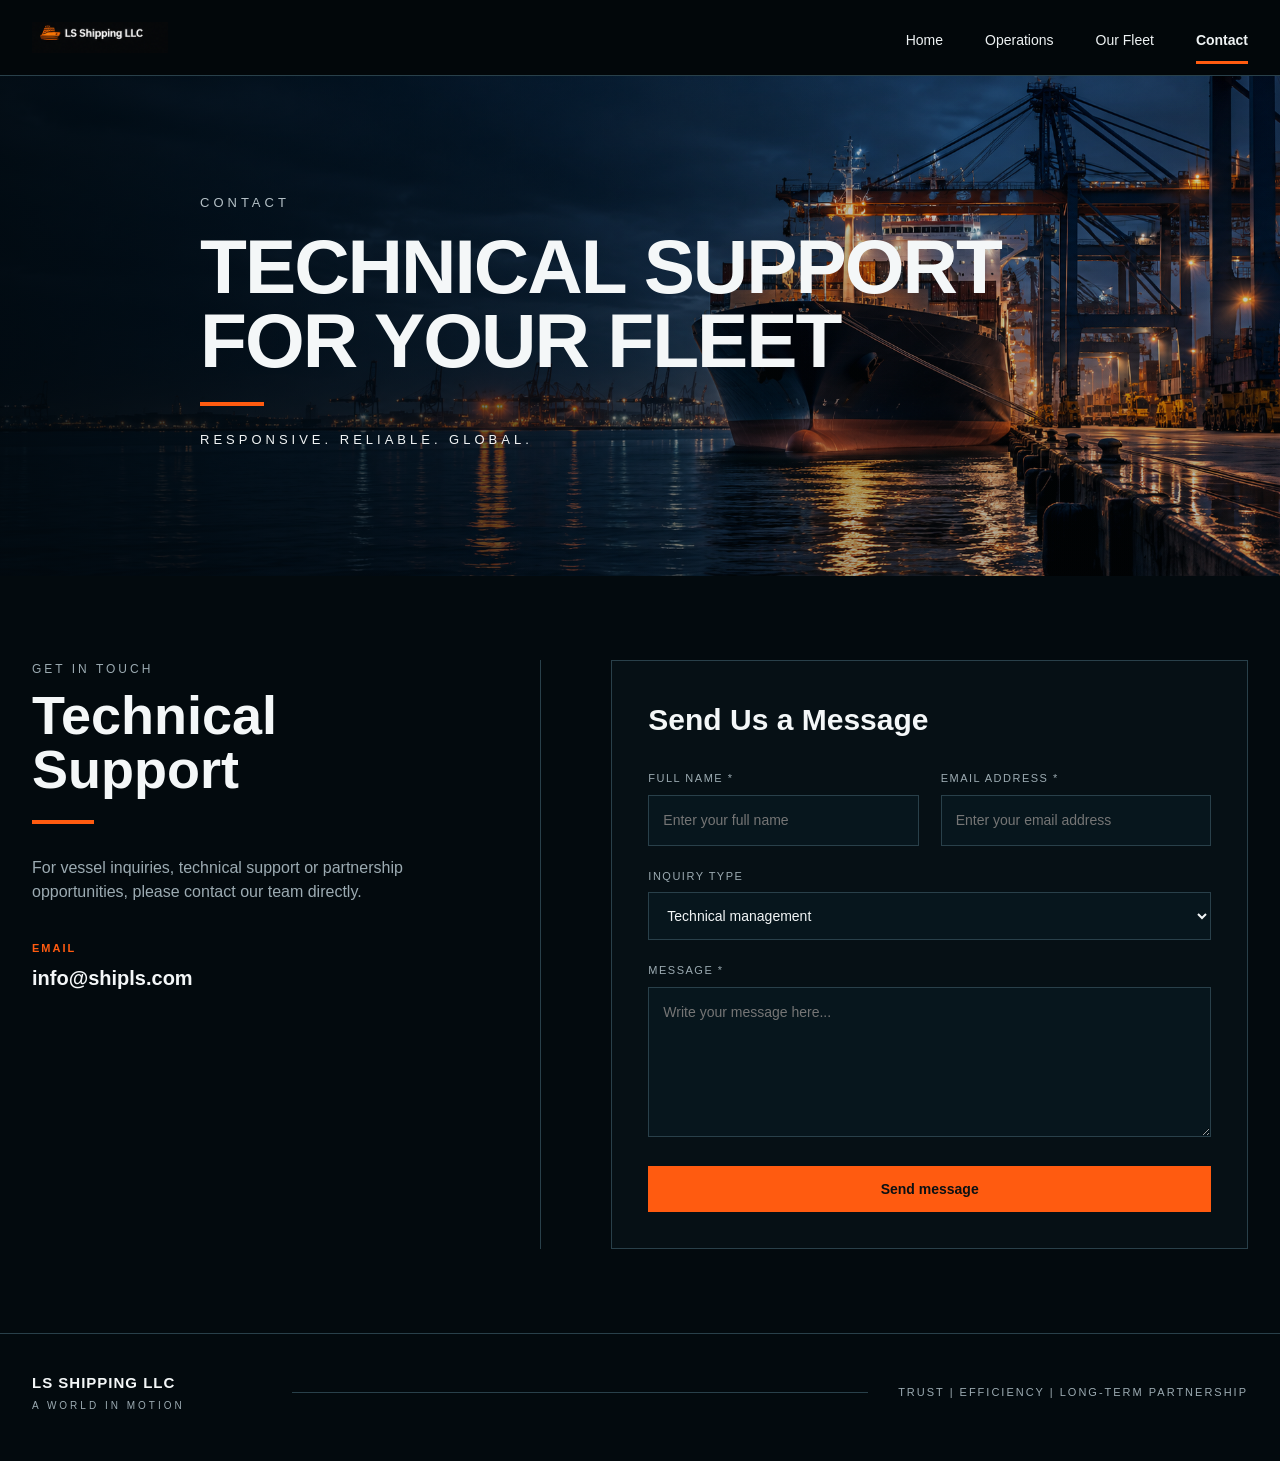
==== ls_shipping_final/contact.html @ 08805cbf "Add files via upload" ====
<!doctype html><html lang="en"><head><meta charset="utf-8"><meta name="viewport" content="width=device-width,initial-scale=1"><title>Contact | LS Shipping LLC</title><link rel="icon" href="images/ls-shipping-logo.png"><link rel="stylesheet" href="css/style.css"></head>
<body><header class="site-header"><div class="container header-inner"><a class="brand" href="index.html"><img src="images/ls-shipping-logo.png" alt="LS Shipping LLC"></a><nav class="nav"><a href="index.html">Home</a><a href="operations.html">Operations</a><a href="fleet.html">Our Fleet</a><a class="active" href="contact.html">Contact</a></nav></div></header>
<main><section class="hero contact"><div class="container hero-content"><div class="eyebrow">Contact</div><h1>Technical Support<br>for Your Fleet</h1><span class="accent"></span><div class="strap">Responsive. Reliable. Global.</div></div></section>
<section class="section"><div class="container"><div class="contact-grid"><div class="contact-info"><div class="kicker">Get in Touch</div><h2>Technical<br>Support</h2><span class="accent" style="display:block;width:62px;height:4px;background:var(--orange);margin:20px 0 32px"></span><p>For vessel inquiries, technical support or partnership opportunities, please contact our team directly.</p><div class="contact-item"><div class="label">Email</div><div class="value"><a href="mailto:info@shipls.com">info@shipls.com</a></div></div></div>
<div class="form"><h2>Send Us a Message</h2><form class="contact-form"><div class="form-grid"><div class="field"><label>Full name *</label><input name="name" required placeholder="Enter your full name"></div><div class="field"><label>Email address *</label><input name="email" type="email" required placeholder="Enter your email address"></div><div class="field full"><label>Inquiry type</label><select name="type"><option>Technical management</option><option>Operational support</option><option>Compliance</option><option>Other enquiry</option></select></div><div class="field full"><label>Message *</label><textarea name="message" required placeholder="Write your message here..."></textarea></div><div class="field full"><button type="submit">Send message</button></div></div></form></div></div></div></section></main>
<footer class="footer"><div class="container footer-inner"><div class="footer-brand"><strong>LS SHIPPING LLC</strong><span>A WORLD IN MOTION</span></div><div class="footer-line"></div><div class="footer-values">TRUST | EFFICIENCY | LONG-TERM PARTNERSHIP</div></div></footer>
<div class="modal" id="thankYouModal"><div class="modal-card"><h3>Thank you</h3><p>Your enquiry is ready to be sent to <strong>info@shipls.com</strong>.</p><button id="modalClose" type="button">Close</button></div></div><script src="js/main.js"></script></body></html>
---- ls_shipping_final/css/style.css ----
:root{
  --bg:#030a0e;--panel:#061015;--panel2:#08171e;--line:#29404a;
  --text:#f4f7f8;--muted:#9cabb2;--orange:#ff5b10;--green:#27d891;
  --max:1440px;
}
*{box-sizing:border-box}
html{scroll-behavior:smooth}
body{margin:0;background:var(--bg);color:var(--text);font-family:Arial,Helvetica,sans-serif;line-height:1.5}
a{color:inherit;text-decoration:none}
img{max-width:100%;display:block}
.container{width:min(calc(100% - 64px),var(--max));margin:auto}
.site-header{height:76px;background:#02070a;border-bottom:1px solid var(--line);position:sticky;top:0;z-index:50}
.header-inner{height:100%;display:flex;align-items:center;justify-content:space-between;gap:30px}
.brand img{width:136px;height:auto}
.nav{display:flex;gap:42px;align-items:center;height:100%}
.nav a{font-size:14px;color:#eef2f3;padding:27px 0 22px;position:relative}
.nav a.active{font-weight:700}
.nav a.active::after{content:"";position:absolute;left:0;right:0;bottom:9px;height:3px;background:var(--orange)}
.hero{position:relative;min-height:500px;display:flex;align-items:center;overflow:hidden;background:#071b26}
.hero::before{content:"";position:absolute;inset:0;background:linear-gradient(90deg,rgba(2,8,12,.82) 0%,rgba(2,8,12,.52) 34%,rgba(2,8,12,.05) 72%),linear-gradient(0deg,rgba(3,10,14,.28),rgba(3,10,14,.12));z-index:1}
.hero.home{background:center/cover no-repeat url('../images/home-hero.jpg')}
.hero.operations{background:center/cover no-repeat url('../images/operations-hero.png')}
.hero.contact{background:center/cover no-repeat url('../images/contact-hero.png')}
.hero-content{position:relative;z-index:2;padding:110px 0 120px;max-width:880px}
.eyebrow{font-size:13px;letter-spacing:4px;color:#b4c0c6;text-transform:uppercase;margin-bottom:18px}
.hero h1{font-size:clamp(52px,6vw,86px);line-height:.96;margin:0;font-weight:800;letter-spacing:-2px;text-transform:uppercase}
.hero .accent{display:block;width:64px;height:4px;background:var(--orange);margin:24px 0}
.hero .strap{font-size:13px;letter-spacing:4px;text-transform:uppercase;color:#f2f5f6}
.section{padding:84px 0}
.section.dark{background:var(--bg)}
.section-title{font-size:14px;letter-spacing:4px;text-transform:uppercase;color:#eef2f3;margin:0 0 16px}
.section-lead{font-size:24px;max-width:760px;margin:0 0 48px;color:#f3f6f7}
.kicker{color:var(--muted);font-size:12px;letter-spacing:3px;text-transform:uppercase}
.feature-grid{display:grid;grid-template-columns:1fr 1fr;gap:1px;background:var(--line)}
.feature{background:var(--panel);padding:44px}
.feature h3{font-size:29px;margin:0 0 14px}
.feature p{color:var(--muted);margin:0;max-width:650px}
.expertise-grid{display:grid;grid-template-columns:repeat(3,1fr);border:1px solid var(--line);border-right:0;border-bottom:0}
.expertise{padding:38px 30px;min-height:205px;border-right:1px dashed var(--line);border-bottom:1px dashed var(--line);background:var(--panel)}
.num{color:var(--orange);font-size:12px;letter-spacing:2px;margin-bottom:18px}
.expertise h3{margin:0 0 12px;font-size:22px}
.expertise p{margin:0;color:var(--muted);font-size:14px}
.stat{border:1px solid var(--line);padding:25px 30px;display:flex;justify-content:space-between;align-items:center;gap:20px;margin:0 0 46px;background:rgba(3,13,18,.85)}
.stat .label{font-size:12px;letter-spacing:3px;color:var(--muted);text-transform:uppercase}
.stat strong{font-size:50px;line-height:1;color:var(--orange);white-space:nowrap}
.fleet-grid{display:grid;grid-template-columns:repeat(3,1fr);gap:18px}
.fleet-card{background:var(--panel);border:1px solid var(--line);padding:12px 12px 18px}
.fleet-card .photo{height:132px;background:#010508;display:flex;align-items:center;justify-content:center;overflow:hidden;margin-bottom:18px}
.fleet-card .photo img{max-height:100%;max-width:100%;width:auto;height:auto;object-fit:contain}
.meta{font-size:10px;letter-spacing:2px;color:var(--muted);text-transform:uppercase}
.value{font-size:16px;font-weight:700;margin-top:2px}
.spec-row{display:flex;justify-content:space-between;align-items:end;margin-top:14px}
.status{display:flex;align-items:center;gap:9px;font-size:11px;color:#f1f5f6}
.dot{width:10px;height:10px;border-radius:50%;background:var(--green);display:inline-block}
.growth{padding:52px 0 70px;display:flex;gap:16px;align-items:flex-start}
.growth .bar{width:4px;min-height:64px;background:var(--orange);flex:none}
.growth h3{margin:0 0 6px;font-size:18px}
.growth p{margin:0;color:var(--muted);font-size:13px}
.contact-grid{display:grid;grid-template-columns:1fr 1.25fr;gap:70px}
.contact-info{padding-right:45px;border-right:1px solid var(--line)}
.contact-info h2{font-size:54px;line-height:1;margin:10px 0 24px}
.contact-info p{color:var(--muted);max-width:500px}
.contact-item{margin-top:36px}
.contact-item .label{font-size:11px;letter-spacing:2px;color:var(--orange);text-transform:uppercase;font-weight:700}
.contact-item .value{margin-top:6px;font-size:20px}
.form{background:var(--panel);border:1px solid var(--line);padding:36px}
.form h2{margin:0 0 28px;font-size:30px}
.form-grid{display:grid;grid-template-columns:1fr 1fr;gap:22px}
.field.full{grid-column:1/-1}
.field label{display:block;font-size:11px;letter-spacing:1.5px;text-transform:uppercase;color:var(--muted);margin-bottom:8px}
input,select,textarea{width:100%;background:#07161d;border:1px solid var(--line);color:#f2f5f6;padding:14px 14px;font:inherit;font-size:14px;outline:none}
textarea{min-height:150px;resize:vertical}
input:focus,select:focus,textarea:focus{border-color:#6e8b96}
button{border:0;background:var(--orange);color:#0c1113;padding:15px 22px;font-weight:800;cursor:pointer;width:100%;font-size:14px}
.footer{border-top:1px solid var(--line);padding:38px 0 48px}
.footer-inner{display:flex;align-items:center;gap:30px}
.footer-brand{min-width:230px}
.footer-brand strong{display:block;font-size:15px;letter-spacing:1px}
.footer-brand span{display:block;color:var(--muted);font-size:10px;letter-spacing:3px;margin-top:4px}
.footer-line{height:1px;background:var(--line);flex:1}
.footer-values{color:var(--muted);font-size:11px;letter-spacing:2px;white-space:nowrap}
.modal{position:fixed;inset:0;background:rgba(0,0,0,.72);display:none;align-items:center;justify-content:center;z-index:100}
.modal.show{display:flex}
.modal-card{background:var(--panel);border:1px solid var(--line);padding:42px;max-width:430px;text-align:center}
.modal-card h3{margin:0 0 10px;font-size:30px}
.modal-card p{margin:0;color:var(--muted)}
.modal-card button{margin-top:24px}
.page-space{min-height:480px}
@media(max-width:900px){.container{width:min(calc(100% - 36px),var(--max))}.nav{gap:18px}.hero-content{padding:88px 0 96px}.feature-grid,.contact-grid{grid-template-columns:1fr}.contact-info{padding-right:0;border-right:0;border-bottom:1px solid var(--line);padding-bottom:50px}.expertise-grid{grid-template-columns:1fr 1fr}.fleet-grid{grid-template-columns:1fr 1fr}.form-grid{grid-template-columns:1fr}.field.full{grid-column:auto}.footer-inner{flex-direction:column;align-items:flex-start}.footer-line{width:100%}.footer-values{white-space:normal}}
@media(max-width:620px){.site-header{height:auto}.header-inner{padding:14px 0;flex-direction:column;align-items:flex-start}.nav{width:100%;justify-content:space-between;gap:8px}.nav a{padding:8px 0 12px;font-size:12px}.hero{min-height:450px}.hero h1{font-size:48px}.stat{flex-direction:column;align-items:flex-start}.stat strong{font-size:39px}.fleet-grid,.expertise-grid{grid-template-columns:1fr}.contact-info h2{font-size:44px}.form{padding:25px}}
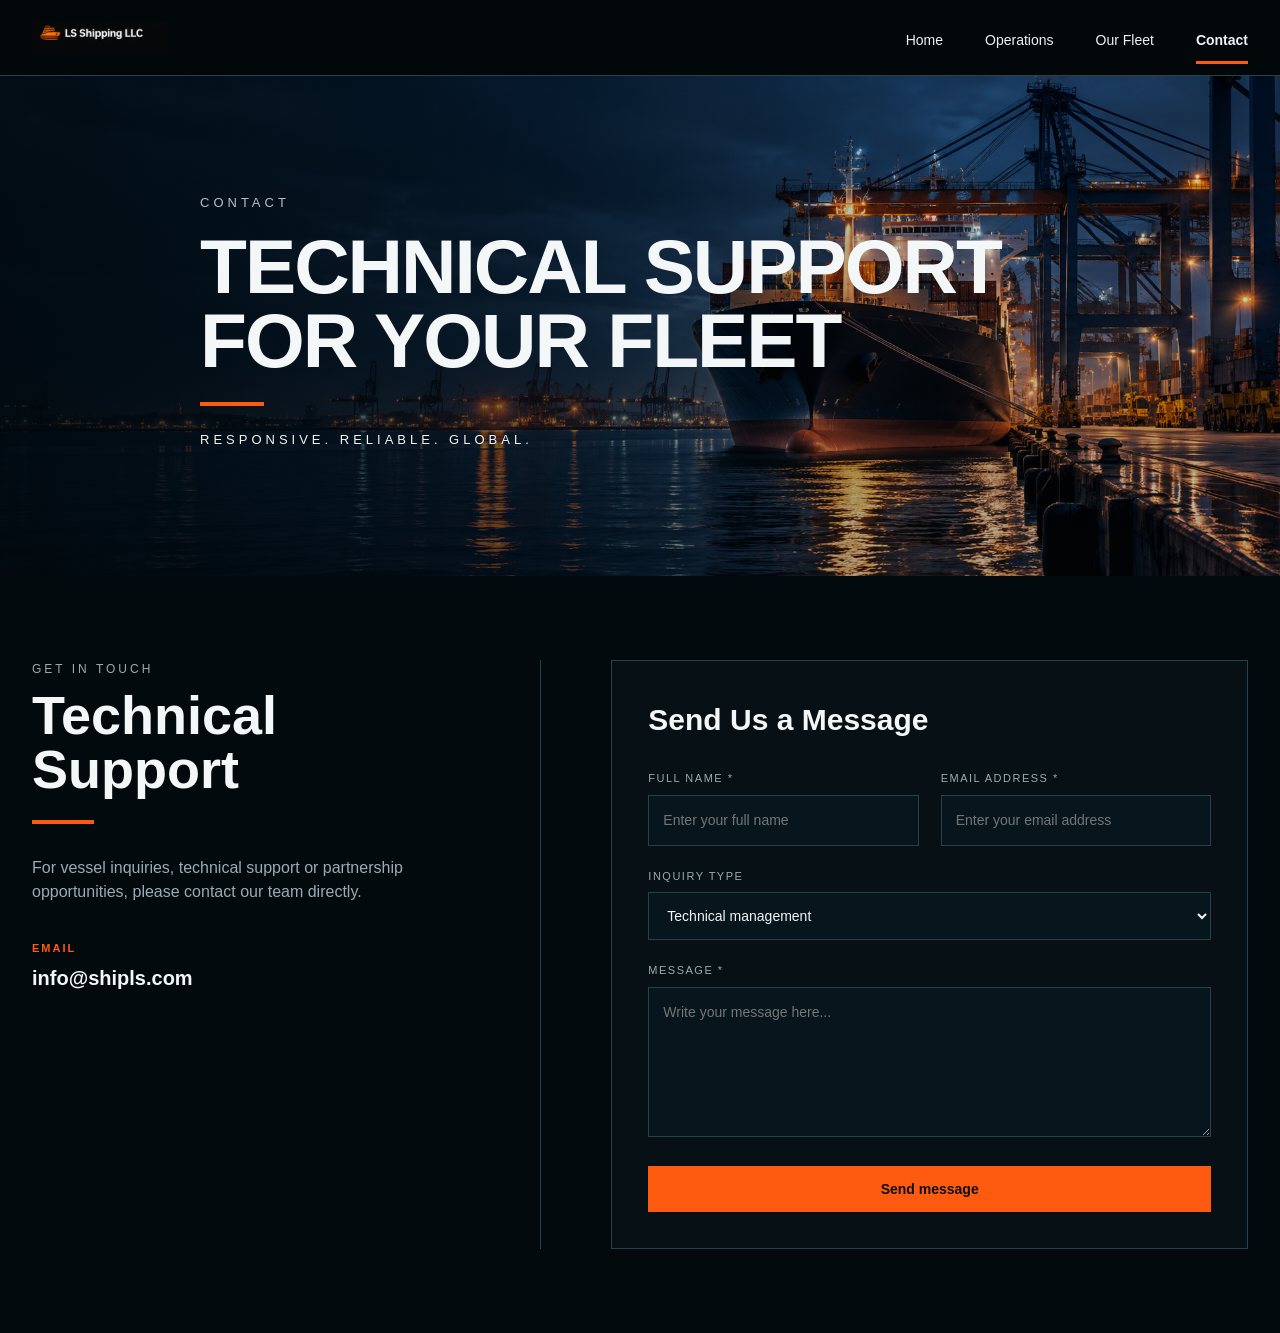
==== commit 9597726d: "Update contact.html" ====
--- a/ls_shipping_final/contact.html
+++ b/ls_shipping_final/contact.html
@@ -1,7 +1,433 @@
-<!doctype html><html lang="en"><head><meta charset="utf-8"><meta name="viewport" content="width=device-width,initial-scale=1"><title>Contact | LS Shipping LLC</title><link rel="icon" href="images/ls-shipping-logo.png"><link rel="stylesheet" href="css/style.css"></head>
-<body><header class="site-header"><div class="container header-inner"><a class="brand" href="index.html"><img src="images/ls-shipping-logo.png" alt="LS Shipping LLC"></a><nav class="nav"><a href="index.html">Home</a><a href="operations.html">Operations</a><a href="fleet.html">Our Fleet</a><a class="active" href="contact.html">Contact</a></nav></div></header>
-<main><section class="hero contact"><div class="container hero-content"><div class="eyebrow">Contact</div><h1>Technical Support<br>for Your Fleet</h1><span class="accent"></span><div class="strap">Responsive. Reliable. Global.</div></div></section>
-<section class="section"><div class="container"><div class="contact-grid"><div class="contact-info"><div class="kicker">Get in Touch</div><h2>Technical<br>Support</h2><span class="accent" style="display:block;width:62px;height:4px;background:var(--orange);margin:20px 0 32px"></span><p>For vessel inquiries, technical support or partnership opportunities, please contact our team directly.</p><div class="contact-item"><div class="label">Email</div><div class="value"><a href="mailto:info@shipls.com">info@shipls.com</a></div></div></div>
-<div class="form"><h2>Send Us a Message</h2><form class="contact-form"><div class="form-grid"><div class="field"><label>Full name *</label><input name="name" required placeholder="Enter your full name"></div><div class="field"><label>Email address *</label><input name="email" type="email" required placeholder="Enter your email address"></div><div class="field full"><label>Inquiry type</label><select name="type"><option>Technical management</option><option>Operational support</option><option>Compliance</option><option>Other enquiry</option></select></div><div class="field full"><label>Message *</label><textarea name="message" required placeholder="Write your message here..."></textarea></div><div class="field full"><button type="submit">Send message</button></div></div></form></div></div></div></section></main>
-<footer class="footer"><div class="container footer-inner"><div class="footer-brand"><strong>LS SHIPPING LLC</strong><span>A WORLD IN MOTION</span></div><div class="footer-line"></div><div class="footer-values">TRUST | EFFICIENCY | LONG-TERM PARTNERSHIP</div></div></footer>
-<div class="modal" id="thankYouModal"><div class="modal-card"><h3>Thank you</h3><p>Your enquiry is ready to be sent to <strong>info@shipls.com</strong>.</p><button id="modalClose" type="button">Close</button></div></div><script src="js/main.js"></script></body></html>
+<!doctype html>
+<html lang="en">
+<head>
+  <meta charset="utf-8">
+  <meta name="viewport" content="width=device-width,initial-scale=1">
+
+  <title>Contact | LS Shipping LLC</title>
+
+  <link rel="icon" href="images/ls-shipping-logo.png">
+  <link rel="stylesheet" href="css/style.css">
+</head>
+
+<body>
+
+  <!-- HEADER -->
+  <header class="site-header">
+    <div class="container header-inner">
+
+      <a class="brand" href="index.html" aria-label="LS Shipping LLC Home">
+        <img
+          src="images/ls-shipping-logo.png"
+          alt="LS Shipping LLC"
+        >
+      </a>
+
+      <nav class="nav" aria-label="Main navigation">
+        <a href="index.html">Home</a>
+        <a href="operations.html">Operations</a>
+        <a href="fleet.html">Our Fleet</a>
+        <a class="active" href="contact.html">Contact</a>
+      </nav>
+
+    </div>
+  </header>
+
+
+  <main>
+
+    <!-- HERO -->
+    <section class="hero contact">
+      <div class="container hero-content">
+
+        <div class="eyebrow">Contact</div>
+
+        <h1>
+          Technical Support<br>
+          for Your Fleet
+        </h1>
+
+        <span
+          class="accent"
+          aria-hidden="true"
+        ></span>
+
+        <div class="strap">
+          Responsive. Reliable. Global.
+        </div>
+
+      </div>
+    </section>
+
+
+    <!-- CONTACT -->
+    <section class="section">
+
+      <div class="container">
+
+        <div class="contact-grid">
+
+          <!-- LEFT -->
+          <div class="contact-info">
+
+            <div class="kicker">
+              Get in Touch
+            </div>
+
+            <h2>
+              Technical<br>
+              Support
+            </h2>
+
+            <span
+              class="accent"
+              style="
+                display:block;
+                width:62px;
+                height:4px;
+                background:var(--orange);
+                margin:20px 0 32px
+              "
+              aria-hidden="true"
+            ></span>
+
+            <p>
+              For vessel inquiries, technical support or partnership opportunities,
+              please contact our team directly.
+            </p>
+
+            <div class="contact-item">
+
+              <div class="label">
+                Email
+              </div>
+
+              <div class="value">
+                <a href="mailto:info@shipls.com">
+                  info@shipls.com
+                </a>
+              </div>
+
+            </div>
+
+          </div>
+
+
+          <!-- RIGHT / FORM -->
+          <div class="form">
+
+            <h2>
+              Send Us a Message
+            </h2>
+
+            <form
+              class="contact-form"
+              id="contactForm"
+              novalidate
+            >
+
+              <div class="form-grid">
+
+                <!-- FULL NAME -->
+                <div class="field">
+
+                  <label for="name">
+                    Full name *
+                  </label>
+
+                  <input
+                    id="name"
+                    name="name"
+                    type="text"
+                    autocomplete="name"
+                    placeholder="Enter your full name"
+                    required
+                  >
+
+                </div>
+
+
+                <!-- EMAIL -->
+                <div class="field">
+
+                  <label for="email">
+                    Email address *
+                  </label>
+
+                  <input
+                    id="email"
+                    name="email"
+                    type="email"
+                    autocomplete="email"
+                    placeholder="Enter your email address"
+                    required
+                  >
+
+                </div>
+
+
+                <!-- INQUIRY TYPE -->
+                <div class="field full">
+
+                  <label for="type">
+                    Inquiry type
+                  </label>
+
+                  <select
+                    id="type"
+                    name="type"
+                  >
+                    <option value="Technical management">
+                      Technical management
+                    </option>
+
+                    <option value="Operational support">
+                      Operational support
+                    </option>
+
+                    <option value="Compliance">
+                      Compliance
+                    </option>
+
+                    <option value="Other enquiry">
+                      Other enquiry
+                    </option>
+                  </select>
+
+                </div>
+
+
+                <!-- MESSAGE -->
+                <div class="field full">
+
+                  <label for="message">
+                    Message *
+                  </label>
+
+                  <textarea
+                    id="message"
+                    name="message"
+                    placeholder="Write your message here..."
+                    required
+                  ></textarea>
+
+                </div>
+
+
+                <!-- BUTTON -->
+                <div class="field full">
+
+                  <button
+                    type="submit"
+                  >
+                    Send message
+                  </button>
+
+                </div>
+
+              </div>
+
+            </form>
+
+          </div>
+
+        </div>
+
+      </div>
+
+    </section>
+
+  </main>
+
+
+  <!-- THANK YOU MODAL -->
+  <div
+    class="modal"
+    id="thankYouModal"
+    aria-hidden="true"
+  >
+
+    <div
+      class="modal-card"
+      role="dialog"
+      aria-modal="true"
+      aria-labelledby="thankYouTitle"
+    >
+
+      <h3 id="thankYouTitle">
+        Thank you
+      </h3>
+
+      <p>
+        Your enquiry is ready to be sent to
+        <strong>info@shipls.com</strong>.
+      </p>
+
+      <button
+        id="modalClose"
+        type="button"
+      >
+        Close
+      </button>
+
+    </div>
+
+  </div>
+
+
+  <!-- CONTACT FORM SCRIPT -->
+  <script>
+    document.addEventListener('DOMContentLoaded', function () {
+
+      const form = document.getElementById('contactForm');
+      const modal = document.getElementById('thankYouModal');
+      const closeButton = document.getElementById('modalClose');
+
+      if (!form) return;
+
+
+      /*
+       * Custom English validation.
+       * Prevents browser/system-language messages.
+       */
+      form.addEventListener('submit', function (event) {
+
+        const name = document.getElementById('name');
+        const email = document.getElementById('email');
+        const message = document.getElementById('message');
+
+        let valid = true;
+
+
+        // FULL NAME
+        name.setCustomValidity('');
+
+        if (!name.value.trim()) {
+          name.setCustomValidity('Please enter your full name.');
+          valid = false;
+        }
+
+
+        // EMAIL
+        email.setCustomValidity('');
+
+        if (!email.value.trim()) {
+          email.setCustomValidity('Please enter your email address.');
+          valid = false;
+
+        } else if (!email.validity.valid) {
+          email.setCustomValidity('Please enter a valid email address.');
+          valid = false;
+        }
+
+
+        // MESSAGE
+        message.setCustomValidity('');
+
+        if (!message.value.trim()) {
+          message.setCustomValidity('Please enter your message.');
+          valid = false;
+        }
+
+
+        // INVALID
+        if (!valid) {
+          event.preventDefault();
+          event.stopImmediatePropagation();
+
+          const firstInvalid = form.querySelector(':invalid');
+
+          if (firstInvalid) {
+            firstInvalid.focus();
+            firstInvalid.reportValidity();
+          }
+
+          return;
+        }
+
+
+        // VALID
+        event.preventDefault();
+
+        const data = new FormData(form);
+
+        const subject = encodeURIComponent(
+          'LS Shipping enquiry'
+        );
+
+        const body = encodeURIComponent(
+          'Full name: ' +
+          (data.get('name') || '') +
+          '\nEmail: ' +
+          (data.get('email') || '') +
+          '\nInquiry type: ' +
+          (data.get('type') || '') +
+          '\n\n' +
+          (data.get('message') || '')
+        );
+
+        window.location.href =
+          'mailto:info@shipls.com' +
+          '?subject=' +
+          subject +
+          '&body=' +
+          body;
+
+        if (modal) {
+          modal.classList.add('show');
+          modal.setAttribute('aria-hidden', 'false');
+        }
+
+        form.reset();
+
+      });
+
+
+      // Remove custom validation message after user starts editing.
+      form.querySelectorAll('input, textarea, select').forEach(function (field) {
+
+        field.addEventListener('input', function () {
+          this.setCustomValidity('');
+        });
+
+        field.addEventListener('change', function () {
+          this.setCustomValidity('');
+        });
+
+      });
+
+
+      // Close modal
+      if (closeButton) {
+
+        closeButton.addEventListener('click', function () {
+
+          modal.classList.remove('show');
+          modal.setAttribute('aria-hidden', 'true');
+
+        });
+
+      }
+
+
+      // Close when clicking outside modal
+      if (modal) {
+
+        modal.addEventListener('click', function (event) {
+
+          if (event.target === modal) {
+
+            modal.classList.remove('show');
+            modal.setAttribute('aria-hidden', 'true');
+
+          }
+
+        });
+
+      }
+
+    });
+  </script>
+
+</body>
+</html>
